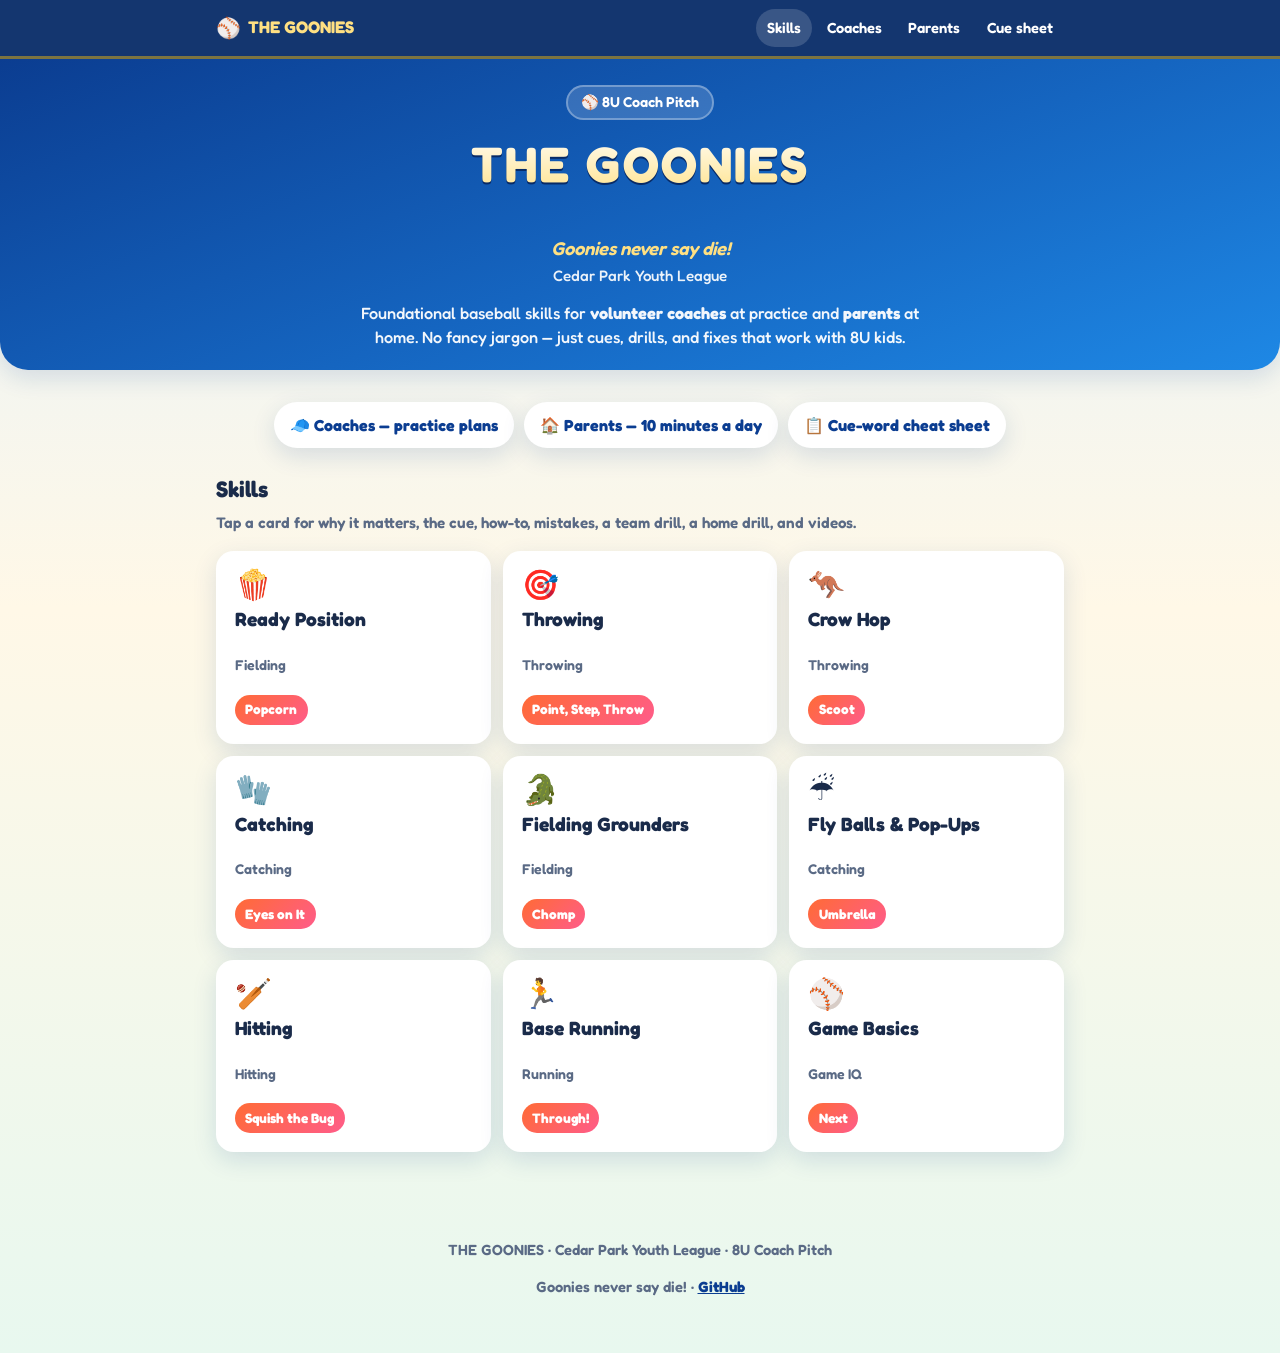
==== index.html @ 3a560a13 "Initial Goonies 8U team skills site for coaches and parents Public Pages site with skill cards (read" ====
<!DOCTYPE html>
<html lang="en">
<head>
  <meta charset="utf-8">
  <meta name="viewport" content="width=device-width, initial-scale=1, viewport-fit=cover">
  <meta name="theme-color" content="#0b3d91">
  <title>THE GOONIES · 8U Baseball Skills</title>
  <link rel="preconnect" href="https://fonts.googleapis.com">
  <link rel="preconnect" href="https://fonts.gstatic.com" crossorigin>
  <link href="https://fonts.googleapis.com/css2?family=Fredoka:wght@400;500;600;700&family=Nunito:wght@600;700;800&display=swap" rel="stylesheet">
  <link rel="stylesheet" href="assets/css/app.css">
  
</head>
<body>
<nav class="topnav" aria-label="Main">
  <div class="topnav-inner">
    <a class="brand" href="index.html"><span class="brand-mark">⚾</span> <span>THE GOONIES</span></a>
    <div class="nav-links">
      <a href="index.html">Skills</a>
      <a href="coaches.html">Coaches</a>
      <a href="parents.html">Parents</a>
      <a href="cheat-sheet.html">Cue sheet</a>
    </div>
  </div>
</nav>

<header class="hero">
  <div class="hero-badge">⚾ 8U Coach Pitch</div>
  <h1 class="hero-team">THE GOONIES</h1>
  <p class="hero-tagline">Goonies never say die!</p>
  <p class="hero-sub">Cedar Park Youth League</p>
  <p class="hero-lead">Foundational baseball skills for <strong>volunteer coaches</strong> at practice and <strong>parents</strong> at home. No fancy jargon — just cues, drills, and fixes that work with 8U kids.</p>
</header>
<main class="wrap">
  <div class="audience">
    <a class="pill" href="coaches.html">🧢 Coaches — practice plans</a>
    <a class="pill" href="parents.html">🏠 Parents — 10 minutes a day</a>
    <a class="pill" href="cheat-sheet.html">📋 Cue-word cheat sheet</a>
  </div>
  <h2 class="section-title">Skills</h2>
  <p class="section-note">Tap a card for why it matters, the cue, how-to, mistakes, a team drill, a home drill, and videos.</p>
  <div class="skill-grid">
<a class="skill-card" href="skills/ready-position.html">
  <div class="emoji">🍿</div>
  <h3>Ready Position</h3>
  <p class="meta">Fielding</p>
  <span class="cue-chip">Popcorn</span>
</a>
<a class="skill-card" href="skills/throwing.html">
  <div class="emoji">🎯</div>
  <h3>Throwing</h3>
  <p class="meta">Throwing</p>
  <span class="cue-chip">Point, Step, Throw</span>
</a>
<a class="skill-card" href="skills/crow-hop.html">
  <div class="emoji">🦘</div>
  <h3>Crow Hop</h3>
  <p class="meta">Throwing</p>
  <span class="cue-chip">Scoot</span>
</a>
<a class="skill-card" href="skills/catching.html">
  <div class="emoji">🧤</div>
  <h3>Catching</h3>
  <p class="meta">Catching</p>
  <span class="cue-chip">Eyes on It</span>
</a>
<a class="skill-card" href="skills/grounders.html">
  <div class="emoji">🐊</div>
  <h3>Fielding Grounders</h3>
  <p class="meta">Fielding</p>
  <span class="cue-chip">Chomp</span>
</a>
<a class="skill-card" href="skills/fly-balls.html">
  <div class="emoji">☔</div>
  <h3>Fly Balls & Pop-Ups</h3>
  <p class="meta">Catching</p>
  <span class="cue-chip">Umbrella</span>
</a>
<a class="skill-card" href="skills/hitting.html">
  <div class="emoji">🏏</div>
  <h3>Hitting</h3>
  <p class="meta">Hitting</p>
  <span class="cue-chip">Squish the Bug</span>
</a>
<a class="skill-card" href="skills/base-running.html">
  <div class="emoji">🏃</div>
  <h3>Base Running</h3>
  <p class="meta">Running</p>
  <span class="cue-chip">Through!</span>
</a>
<a class="skill-card" href="skills/game-basics.html">
  <div class="emoji">⚾</div>
  <h3>Game Basics</h3>
  <p class="meta">Game IQ</p>
  <span class="cue-chip">Next</span>
</a>
  </div>
</main>

<footer class="footer">
  <p>THE GOONIES · Cedar Park Youth League · 8U Coach Pitch</p>
  <p>Goonies never say die! · <a href="https://github.com/GrrHero/goonies-baseball">GitHub</a></p>
</footer>
<script src="assets/js/app.js" defer></script>
</body>
</html>
---- assets/css/app.css ----
:root {
  --navy: #0b3d91;
  --navy-deep: #072a66;
  --sky: #4fc3f7;
  --grass: #2ecc71;
  --grass-dark: #27ae60;
  --sun: #ffc107;
  --gold: #ffe082;
  --orange: #ff6b35;
  --pink: #ff5c8a;
  --purple: #7c4dff;
  --cream: #fff8e7;
  --card: #ffffff;
  --ink: #1a2b4a;
  --muted: #5a6a85;
  --line: #d7e3f4;
  --shadow: 0 8px 24px rgba(11, 61, 145, 0.14);
  --radius: 1.1rem;
  --touch: 2.75rem;
  --font: "Fredoka", "Nunito", system-ui, sans-serif;
  --max: 880px;
}

*, *::before, *::after { box-sizing: border-box; }
html { scroll-behavior: smooth; }
body {
  margin: 0;
  font-family: var(--font);
  color: var(--ink);
  background: linear-gradient(180deg, #e3f2fd 0%, #fff8e7 45%, #e8f8ef 100%);
  min-height: 100vh;
  line-height: 1.5;
  -webkit-tap-highlight-color: transparent;
}
img { max-width: 100%; display: block; }
a { color: var(--navy); }
.wrap { max-width: var(--max); margin: 0 auto; padding: 1rem 1rem 3rem; position: relative; z-index: 1; }

/* Top nav */
.topnav {
  position: sticky; top: 0; z-index: 20;
  background: rgba(7, 42, 102, 0.94);
  backdrop-filter: blur(8px);
  color: white;
  border-bottom: 3px solid rgba(255, 193, 7, 0.45);
}
.topnav-inner {
  max-width: var(--max); margin: 0 auto;
  display: flex; align-items: center; gap: 0.5rem;
  padding: 0.55rem 1rem; flex-wrap: wrap;
}
.brand {
  display: flex; align-items: center; gap: 0.45rem;
  color: white; text-decoration: none; font-weight: 700; font-size: 1.05rem;
  margin-right: auto;
}
.brand-mark { font-size: 1.25rem; }
.brand span { color: var(--gold); }
.nav-links { display: flex; gap: 0.25rem; flex-wrap: wrap; }
.nav-links a {
  color: white; text-decoration: none; font-weight: 600; font-size: 0.92rem;
  padding: 0.45rem 0.7rem; border-radius: 999px; min-height: 2.4rem;
  display: inline-flex; align-items: center;
}
.nav-links a:hover, .nav-links a[aria-current="page"] {
  background: rgba(255,255,255,0.16);
}

/* Hero */
.hero {
  text-align: center;
  padding: 1.6rem 1rem 1.25rem;
  background: linear-gradient(160deg, var(--navy) 0%, #1565c0 55%, #1e88e5 100%);
  color: white;
  border-radius: 0 0 1.75rem 1.75rem;
  box-shadow: var(--shadow);
  position: relative; z-index: 1;
}
.hero-badge {
  display: inline-block; background: rgba(255,255,255,0.16);
  border: 2px solid rgba(255,255,255,0.3);
  padding: 0.3rem 0.8rem; border-radius: 999px; font-weight: 600; font-size: 0.9rem;
}
.hero-team {
  display: block; margin-top: 0.45rem;
  font-size: clamp(2rem, 8vw, 3.1rem); font-weight: 700; letter-spacing: 0.04em;
  background: linear-gradient(180deg, #fff 0%, #ffe082 100%);
  -webkit-background-clip: text; background-clip: text; color: transparent;
  filter: drop-shadow(0 2px 0 #072a66);
}
.hero-tagline { margin: 0.35rem 0 0.15rem; color: var(--gold); font-weight: 600; font-style: italic; font-size: 1.15rem; }
.hero-sub { margin: 0; opacity: 0.92; font-weight: 500; font-size: 0.95rem; }
.hero-lead { margin: 0.85rem auto 0; max-width: 36rem; font-weight: 500; font-size: 1.02rem; opacity: 0.95; }

/* Audience pills */
.audience {
  display: flex; gap: 0.6rem; justify-content: center; flex-wrap: wrap;
  margin: 1rem 0 0.25rem;
}
.pill {
  display: inline-flex; align-items: center; gap: 0.4rem;
  background: white; color: var(--navy); text-decoration: none;
  font-weight: 700; padding: 0.7rem 1rem; border-radius: 999px;
  box-shadow: var(--shadow); min-height: var(--touch);
}
.pill:active { transform: scale(0.98); }

/* Sections */
.section-title { margin: 1.5rem 0 0.75rem; font-size: 1.4rem; font-weight: 700; }
.section-note { margin: -0.35rem 0 1rem; color: var(--muted); font-weight: 600; font-size: 0.95rem; }

/* Skill grid */
.skill-grid {
  display: grid; grid-template-columns: 1fr; gap: 0.75rem;
}
@media (min-width: 560px) {
  .skill-grid { grid-template-columns: 1fr 1fr; }
}
@media (min-width: 820px) {
  .skill-grid { grid-template-columns: 1fr 1fr 1fr; }
}
.skill-card {
  display: flex; flex-direction: column; gap: 0.35rem;
  background: white; border-radius: var(--radius); padding: 1rem;
  box-shadow: var(--shadow); text-decoration: none; color: inherit;
  border: 3px solid transparent; min-height: 7.5rem;
}
.skill-card:hover { border-color: var(--sky); }
.skill-card:active { transform: scale(0.99); }
.skill-card .emoji { font-size: 1.85rem; line-height: 1; }
.skill-card h3 { margin: 0; font-size: 1.2rem; }
.skill-card .meta { color: var(--muted); font-weight: 600; font-size: 0.88rem; }
.cue-chip {
  align-self: flex-start; margin-top: auto;
  background: linear-gradient(135deg, var(--orange), var(--pink));
  color: white; font-weight: 700; font-size: 0.85rem;
  padding: 0.3rem 0.65rem; border-radius: 999px;
}

/* Content cards */
.card {
  background: white; border-radius: var(--radius); padding: 1.1rem 1.15rem;
  box-shadow: var(--shadow); margin: 0.85rem 0;
}
.card h2, .card h3 { margin: 0 0 0.5rem; }
.card h2 { font-size: 1.35rem; }
.card h3 { font-size: 1.15rem; }
.muted { color: var(--muted); font-weight: 600; }

.cue-banner {
  display: flex; align-items: center; gap: 0.75rem; flex-wrap: wrap;
  background: linear-gradient(135deg, #fff3e0, #fce4ec);
  border-radius: var(--radius); padding: 0.9rem 1rem; margin: 1rem 0;
  border-left: 6px solid var(--orange);
}
.cue-banner .big {
  background: linear-gradient(135deg, var(--orange), var(--pink));
  color: white; font-weight: 700; font-size: 1.25rem;
  padding: 0.45rem 0.85rem; border-radius: 999px;
}

.steps { margin: 0.5rem 0 0; padding: 0; list-style: none; counter-reset: step; }
.steps li {
  position: relative; padding: 0.55rem 0.55rem 0.55rem 2.55rem;
  margin: 0.35rem 0; background: var(--cream); border-radius: 0.85rem;
  font-weight: 600; counter-increment: step;
}
.steps li::before {
  content: counter(step); position: absolute; left: 0.4rem; top: 50%;
  transform: translateY(-50%); width: 1.65rem; height: 1.65rem;
  background: var(--navy); color: white; border-radius: 50%;
  display: flex; align-items: center; justify-content: center; font-size: 0.9rem;
}

.mistake {
  display: grid; gap: 0.35rem; padding: 0.75rem 0.85rem; margin: 0.45rem 0;
  background: #fff5f5; border-radius: 0.85rem; border-left: 5px solid #e53935;
}
.mistake .bad { font-weight: 700; color: #b71c1c; }
.mistake .fix { font-weight: 600; color: var(--ink); }
.mistake .fix::before { content: "Fix: "; color: var(--grass-dark); }

.drill-box {
  background: #e8f5e9; border-radius: 0.85rem; padding: 0.85rem 0.95rem;
  border-left: 5px solid var(--grass);
  margin: 0.5rem 0;
}
.drill-box.home { background: #e3f2fd; border-left-color: var(--navy); }
.drill-box .lbl {
  display: block; font-size: 0.75rem; text-transform: uppercase;
  letter-spacing: 0.06em; color: var(--muted); font-weight: 700; margin-bottom: 0.2rem;
}
.level-box {
  background: #f3e5f5; border-radius: 0.85rem; padding: 0.85rem 0.95rem;
  border-left: 5px solid var(--purple); margin: 0.5rem 0; font-weight: 600;
}

.videos { display: flex; flex-direction: column; gap: 0.7rem; }
@media (min-width: 640px) { .videos { display: grid; grid-template-columns: 1fr 1fr; } }
.video-card {
  display: flex; gap: 0.75rem; align-items: center;
  background: white; border-radius: var(--radius); overflow: hidden;
  box-shadow: var(--shadow); text-decoration: none; color: inherit;
  border: 3px solid transparent; min-height: 5rem;
}
.video-card:hover { border-color: var(--pink); }
.video-thumb { width: 42%; max-width: 160px; aspect-ratio: 16/9; object-fit: cover; background: #263238; flex-shrink: 0; }
.video-info { padding: 0.5rem 0.65rem 0.5rem 0; }
.video-info strong { display: block; font-size: 0.98rem; line-height: 1.25; }
.video-info .ch { display: block; margin-top: 0.2rem; color: var(--muted); font-weight: 600; font-size: 0.82rem; }
.video-info .yt {
  display: inline-block; margin-top: 0.35rem; background: #ffebee; color: #c62828;
  font-weight: 700; font-size: 0.75rem; padding: 0.15rem 0.5rem; border-radius: 999px;
}

.back-link {
  display: inline-flex; align-items: center; gap: 0.35rem;
  font-weight: 700; text-decoration: none; color: var(--navy);
  margin: 0.5rem 0 0.25rem; min-height: 2.5rem;
}

.plan-table { width: 100%; border-collapse: collapse; font-weight: 600; font-size: 0.95rem; }
.plan-table th, .plan-table td {
  border: 1px solid var(--line); padding: 0.55rem 0.65rem; text-align: left; vertical-align: top;
}
.plan-table th { background: #e3f2fd; }

.checklist { margin: 0.4rem 0; padding-left: 1.2rem; font-weight: 600; }
.checklist li { margin: 0.35rem 0; }

.footer {
  text-align: center; padding: 1.5rem 1rem 2.5rem; color: var(--muted);
  font-weight: 600; font-size: 0.92rem; position: relative; z-index: 1;
}
.footer a { color: var(--navy); font-weight: 700; }

/* Cheat sheet / print */
.cheat-grid {
  display: grid; grid-template-columns: 1fr 1fr; gap: 0.55rem;
}
@media (min-width: 700px) { .cheat-grid { grid-template-columns: 1fr 1fr 1fr; } }
.cheat-item {
  background: white; border: 2px solid var(--line); border-radius: 0.85rem;
  padding: 0.7rem 0.75rem;
}
.cheat-item .c {
  display: inline-block; background: linear-gradient(135deg, var(--orange), var(--pink));
  color: white; font-weight: 700; padding: 0.2rem 0.55rem; border-radius: 999px;
  font-size: 0.95rem; margin-bottom: 0.25rem;
}
.cheat-item .n { font-weight: 700; }
.cheat-item .w { color: var(--muted); font-size: 0.85rem; font-weight: 600; }

.print-bar {
  display: flex; gap: 0.5rem; flex-wrap: wrap; margin: 0.75rem 0 1rem;
}
.btn {
  appearance: none; border: none; cursor: pointer; font-family: inherit;
  background: var(--navy); color: white; font-weight: 700;
  padding: 0.7rem 1.1rem; border-radius: 999px; min-height: var(--touch);
  text-decoration: none; display: inline-flex; align-items: center;
}
.btn.secondary { background: white; color: var(--navy); border: 2px solid var(--navy); }

@media print {
  body { background: white; }
  .topnav, .hero, .print-bar, .footer, .nav-links, .audience, .back-link { display: none !important; }
  .wrap { max-width: none; padding: 0; }
  .cheat-item { break-inside: avoid; box-shadow: none; }
  .card { box-shadow: none; border: 1px solid #ccc; }
  a[href]::after { content: ""; }
  .print-only-title { display: block !important; text-align: center; margin-bottom: 0.75rem; }
}
.print-only-title { display: none; }
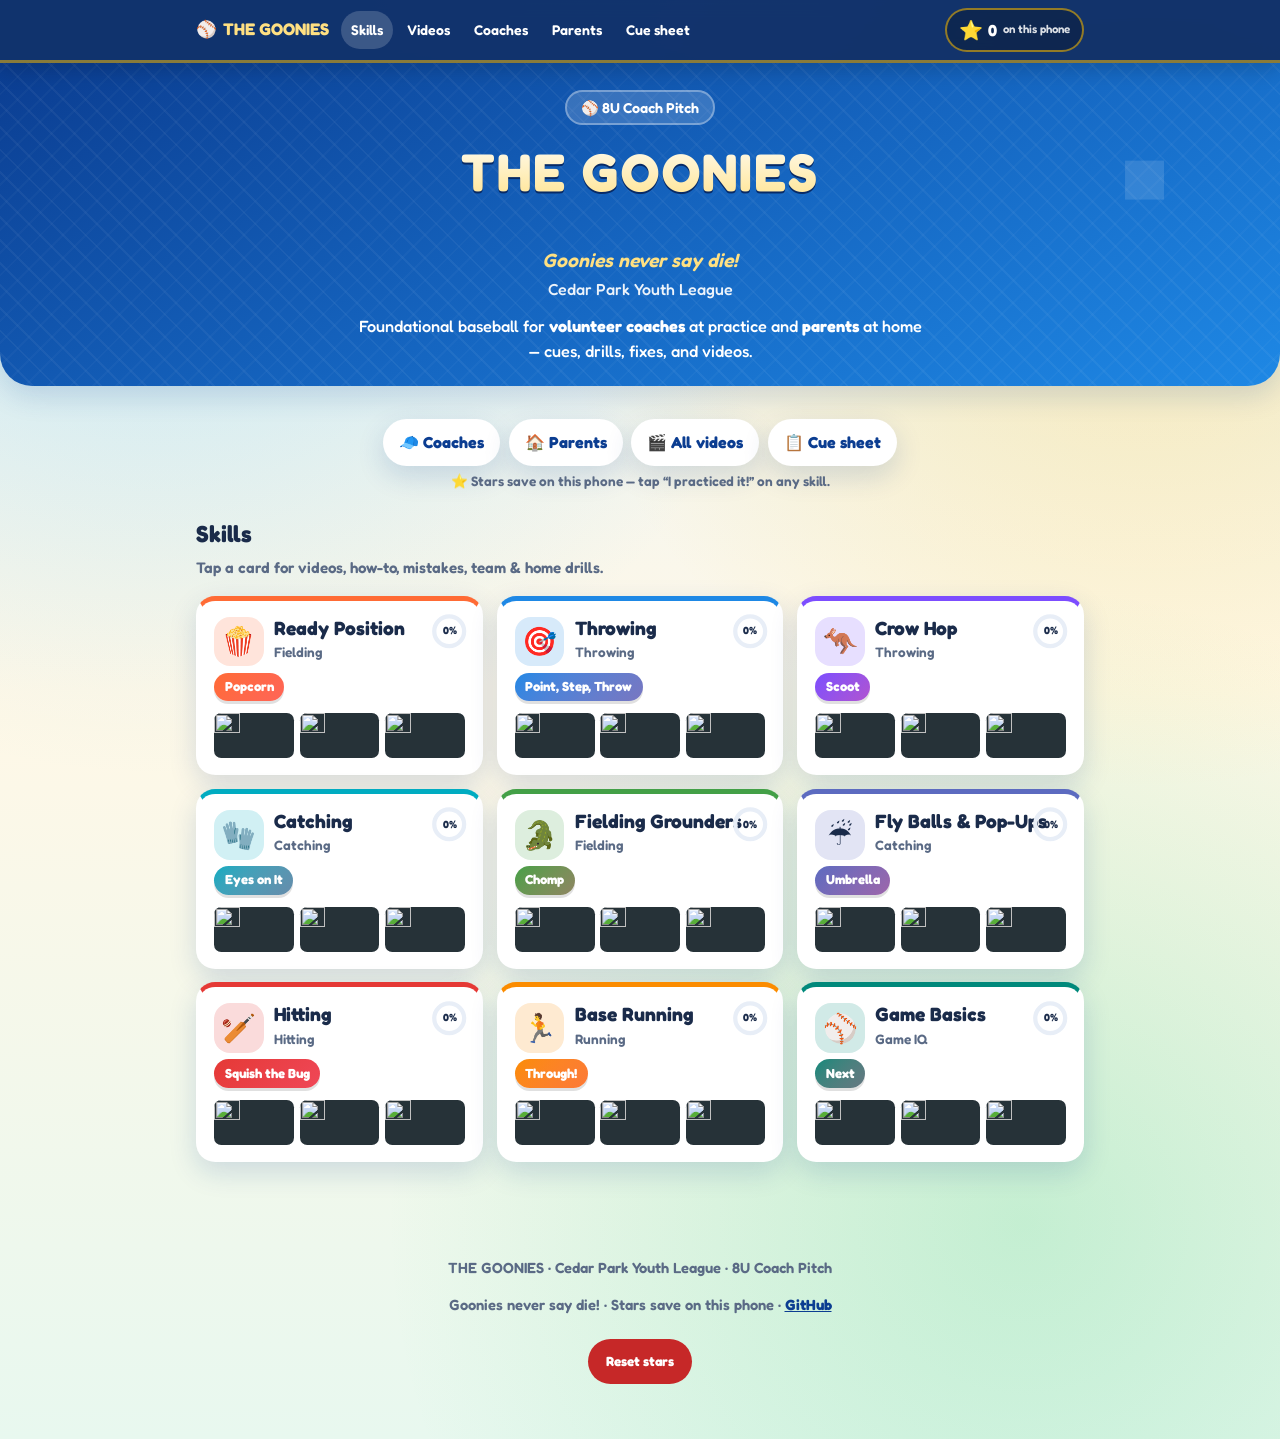
==== commit c52aaef8: "Upgrade visuals, video library, and progress stars Add 30+ oEmbed-verified youth baseball videos (2–" ====
--- a/index.html
+++ b/index.html
@@ -9,17 +9,22 @@
   <link rel="preconnect" href="https://fonts.gstatic.com" crossorigin>
   <link href="https://fonts.googleapis.com/css2?family=Fredoka:wght@400;500;600;700&family=Nunito:wght@600;700;800&display=swap" rel="stylesheet">
   <link rel="stylesheet" href="assets/css/app.css">
-  
 </head>
 <body>
 <nav class="topnav" aria-label="Main">
   <div class="topnav-inner">
-    <a class="brand" href="index.html"><span class="brand-mark">⚾</span> <span>THE GOONIES</span></a>
+    <a class="brand" href="index.html"><span>⚾</span> <span>THE GOONIES</span></a>
     <div class="nav-links">
       <a href="index.html">Skills</a>
+      <a href="videos.html">Videos</a>
       <a href="coaches.html">Coaches</a>
       <a href="parents.html">Parents</a>
       <a href="cheat-sheet.html">Cue sheet</a>
+    </div>
+    <div class="star-bank" title="Stars earned on this device">
+      <span class="ico">⭐</span>
+      <span data-star-count>0</span>
+      <span class="hint">on this phone</span>
     </div>
   </div>
 </nav>
@@ -29,77 +34,126 @@
   <h1 class="hero-team">THE GOONIES</h1>
   <p class="hero-tagline">Goonies never say die!</p>
   <p class="hero-sub">Cedar Park Youth League</p>
-  <p class="hero-lead">Foundational baseball skills for <strong>volunteer coaches</strong> at practice and <strong>parents</strong> at home. No fancy jargon — just cues, drills, and fixes that work with 8U kids.</p>
+  <p class="hero-lead">Foundational baseball for <strong>volunteer coaches</strong> at practice and <strong>parents</strong> at home — cues, drills, fixes, and videos.</p>
 </header>
 <main class="wrap">
   <div class="audience">
-    <a class="pill" href="coaches.html">🧢 Coaches — practice plans</a>
-    <a class="pill" href="parents.html">🏠 Parents — 10 minutes a day</a>
-    <a class="pill" href="cheat-sheet.html">📋 Cue-word cheat sheet</a>
+    <a class="pill" href="coaches.html">🧢 Coaches</a>
+    <a class="pill" href="parents.html">🏠 Parents</a>
+    <a class="pill" href="videos.html">🎬 All videos</a>
+    <a class="pill" href="cheat-sheet.html">📋 Cue sheet</a>
   </div>
+  <p class="save-note">⭐ Stars save on this phone — tap “I practiced it!” on any skill.</p>
   <h2 class="section-title">Skills</h2>
-  <p class="section-note">Tap a card for why it matters, the cue, how-to, mistakes, a team drill, a home drill, and videos.</p>
+  <p class="section-note">Tap a card for videos, how-to, mistakes, team &amp; home drills.</p>
   <div class="skill-grid">
-<a class="skill-card" href="skills/ready-position.html">
-  <div class="emoji">🍿</div>
-  <h3>Ready Position</h3>
-  <p class="meta">Fielding</p>
+<a class="skill-card" href="skills/ready-position.html" style="--accent:#ff6b35">
+  <div class="progress-ring" data-skill-progress="ready-position" data-accent="#ff6b35"></div>
+  <div class="skill-card-top">
+    <div class="skill-emoji">🍿</div>
+    <div>
+      <h3>Ready Position</h3>
+      <p class="meta">Fielding</p>
+    </div>
+  </div>
   <span class="cue-chip">Popcorn</span>
-</a>
-<a class="skill-card" href="skills/throwing.html">
-  <div class="emoji">🎯</div>
-  <h3>Throwing</h3>
-  <p class="meta">Throwing</p>
+  <div class="thumb-strip"><img src="https://img.youtube.com/vi/OlI5Vs8kIrU/hqdefault.jpg" alt=""><img src="https://img.youtube.com/vi/EZtJ9JNPE2k/hqdefault.jpg" alt=""><img src="https://img.youtube.com/vi/L4lO3t1YHxs/hqdefault.jpg" alt=""></div>
+</a><a class="skill-card" href="skills/throwing.html" style="--accent:#1e88e5">
+  <div class="progress-ring" data-skill-progress="throwing" data-accent="#1e88e5"></div>
+  <div class="skill-card-top">
+    <div class="skill-emoji">🎯</div>
+    <div>
+      <h3>Throwing</h3>
+      <p class="meta">Throwing</p>
+    </div>
+  </div>
   <span class="cue-chip">Point, Step, Throw</span>
-</a>
-<a class="skill-card" href="skills/crow-hop.html">
-  <div class="emoji">🦘</div>
-  <h3>Crow Hop</h3>
-  <p class="meta">Throwing</p>
+  <div class="thumb-strip"><img src="https://img.youtube.com/vi/o3Qz0LtQZ_I/hqdefault.jpg" alt=""><img src="https://img.youtube.com/vi/LtzwCrthlTY/hqdefault.jpg" alt=""><img src="https://img.youtube.com/vi/R0A_qFdt5jY/hqdefault.jpg" alt=""></div>
+</a><a class="skill-card" href="skills/crow-hop.html" style="--accent:#7c4dff">
+  <div class="progress-ring" data-skill-progress="crow-hop" data-accent="#7c4dff"></div>
+  <div class="skill-card-top">
+    <div class="skill-emoji">🦘</div>
+    <div>
+      <h3>Crow Hop</h3>
+      <p class="meta">Throwing</p>
+    </div>
+  </div>
   <span class="cue-chip">Scoot</span>
-</a>
-<a class="skill-card" href="skills/catching.html">
-  <div class="emoji">🧤</div>
-  <h3>Catching</h3>
-  <p class="meta">Catching</p>
+  <div class="thumb-strip"><img src="https://img.youtube.com/vi/98nYdcKaSsM/hqdefault.jpg" alt=""><img src="https://img.youtube.com/vi/PfmEL02N0ns/hqdefault.jpg" alt=""><img src="https://img.youtube.com/vi/1n7reOeGCvg/hqdefault.jpg" alt=""></div>
+</a><a class="skill-card" href="skills/catching.html" style="--accent:#00acc1">
+  <div class="progress-ring" data-skill-progress="catching" data-accent="#00acc1"></div>
+  <div class="skill-card-top">
+    <div class="skill-emoji">🧤</div>
+    <div>
+      <h3>Catching</h3>
+      <p class="meta">Catching</p>
+    </div>
+  </div>
   <span class="cue-chip">Eyes on It</span>
-</a>
-<a class="skill-card" href="skills/grounders.html">
-  <div class="emoji">🐊</div>
-  <h3>Fielding Grounders</h3>
-  <p class="meta">Fielding</p>
+  <div class="thumb-strip"><img src="https://img.youtube.com/vi/6T5WWG1E8WM/hqdefault.jpg" alt=""><img src="https://img.youtube.com/vi/2mRuWPJS64E/hqdefault.jpg" alt=""><img src="https://img.youtube.com/vi/AeJ3RvgTgvM/hqdefault.jpg" alt=""></div>
+</a><a class="skill-card" href="skills/grounders.html" style="--accent:#43a047">
+  <div class="progress-ring" data-skill-progress="grounders" data-accent="#43a047"></div>
+  <div class="skill-card-top">
+    <div class="skill-emoji">🐊</div>
+    <div>
+      <h3>Fielding Grounders</h3>
+      <p class="meta">Fielding</p>
+    </div>
+  </div>
   <span class="cue-chip">Chomp</span>
-</a>
-<a class="skill-card" href="skills/fly-balls.html">
-  <div class="emoji">☔</div>
-  <h3>Fly Balls & Pop-Ups</h3>
-  <p class="meta">Catching</p>
+  <div class="thumb-strip"><img src="https://img.youtube.com/vi/jzilP9aE10Y/hqdefault.jpg" alt=""><img src="https://img.youtube.com/vi/EGMSjpFMMkQ/hqdefault.jpg" alt=""><img src="https://img.youtube.com/vi/X9C52lE4M6Y/hqdefault.jpg" alt=""></div>
+</a><a class="skill-card" href="skills/fly-balls.html" style="--accent:#5c6bc0">
+  <div class="progress-ring" data-skill-progress="fly-balls" data-accent="#5c6bc0"></div>
+  <div class="skill-card-top">
+    <div class="skill-emoji">☔</div>
+    <div>
+      <h3>Fly Balls &amp; Pop-Ups</h3>
+      <p class="meta">Catching</p>
+    </div>
+  </div>
   <span class="cue-chip">Umbrella</span>
-</a>
-<a class="skill-card" href="skills/hitting.html">
-  <div class="emoji">🏏</div>
-  <h3>Hitting</h3>
-  <p class="meta">Hitting</p>
+  <div class="thumb-strip"><img src="https://img.youtube.com/vi/_QC-pBhoZWg/hqdefault.jpg" alt=""><img src="https://img.youtube.com/vi/e_8zNKXz_FQ/hqdefault.jpg" alt=""><img src="https://img.youtube.com/vi/Oj2YyOHslls/hqdefault.jpg" alt=""></div>
+</a><a class="skill-card" href="skills/hitting.html" style="--accent:#e53935">
+  <div class="progress-ring" data-skill-progress="hitting" data-accent="#e53935"></div>
+  <div class="skill-card-top">
+    <div class="skill-emoji">🏏</div>
+    <div>
+      <h3>Hitting</h3>
+      <p class="meta">Hitting</p>
+    </div>
+  </div>
   <span class="cue-chip">Squish the Bug</span>
-</a>
-<a class="skill-card" href="skills/base-running.html">
-  <div class="emoji">🏃</div>
-  <h3>Base Running</h3>
-  <p class="meta">Running</p>
+  <div class="thumb-strip"><img src="https://img.youtube.com/vi/SNSq-L729qI/hqdefault.jpg" alt=""><img src="https://img.youtube.com/vi/xa2iJR4UpcY/hqdefault.jpg" alt=""><img src="https://img.youtube.com/vi/rV3EQ5tHcNE/hqdefault.jpg" alt=""></div>
+</a><a class="skill-card" href="skills/base-running.html" style="--accent:#fb8c00">
+  <div class="progress-ring" data-skill-progress="base-running" data-accent="#fb8c00"></div>
+  <div class="skill-card-top">
+    <div class="skill-emoji">🏃</div>
+    <div>
+      <h3>Base Running</h3>
+      <p class="meta">Running</p>
+    </div>
+  </div>
   <span class="cue-chip">Through!</span>
-</a>
-<a class="skill-card" href="skills/game-basics.html">
-  <div class="emoji">⚾</div>
-  <h3>Game Basics</h3>
-  <p class="meta">Game IQ</p>
+  <div class="thumb-strip"><img src="https://img.youtube.com/vi/b0xQ3p4L6sU/hqdefault.jpg" alt=""><img src="https://img.youtube.com/vi/BQW1NXp0BZ8/hqdefault.jpg" alt=""><img src="https://img.youtube.com/vi/EpIIF9tPdrs/hqdefault.jpg" alt=""></div>
+</a><a class="skill-card" href="skills/game-basics.html" style="--accent:#00897b">
+  <div class="progress-ring" data-skill-progress="game-basics" data-accent="#00897b"></div>
+  <div class="skill-card-top">
+    <div class="skill-emoji">⚾</div>
+    <div>
+      <h3>Game Basics</h3>
+      <p class="meta">Game IQ</p>
+    </div>
+  </div>
   <span class="cue-chip">Next</span>
+  <div class="thumb-strip"><img src="https://img.youtube.com/vi/H8ccXY0SIIM/hqdefault.jpg" alt=""><img src="https://img.youtube.com/vi/F4XD1EK_vX4/hqdefault.jpg" alt=""><img src="https://img.youtube.com/vi/B6iAY7jzw70/hqdefault.jpg" alt=""></div>
 </a>
   </div>
 </main>
 
 <footer class="footer">
   <p>THE GOONIES · Cedar Park Youth League · 8U Coach Pitch</p>
-  <p>Goonies never say die! · <a href="https://github.com/GrrHero/goonies-baseball">GitHub</a></p>
+  <p>Goonies never say die! · Stars save on this phone · <a href="https://github.com/GrrHero/goonies-baseball">GitHub</a></p>
+  <p><button type="button" class="btn danger" data-reset-stars style="margin-top:.5rem">Reset stars</button></p>
 </footer>
 <script src="assets/js/app.js" defer></script>
 </body>
--- a/assets/css/app.css
+++ b/assets/css/app.css
@@ -3,272 +3,346 @@
   --navy-deep: #072a66;
   --sky: #4fc3f7;
   --grass: #2ecc71;
-  --grass-dark: #27ae60;
   --sun: #ffc107;
   --gold: #ffe082;
   --orange: #ff6b35;
   --pink: #ff5c8a;
-  --purple: #7c4dff;
   --cream: #fff8e7;
-  --card: #ffffff;
   --ink: #1a2b4a;
   --muted: #5a6a85;
   --line: #d7e3f4;
-  --shadow: 0 8px 24px rgba(11, 61, 145, 0.14);
-  --radius: 1.1rem;
-  --touch: 2.75rem;
+  --shadow: 0 10px 28px rgba(11, 61, 145, 0.16);
+  --radius: 1.2rem;
+  --touch: 2.85rem;
   --font: "Fredoka", "Nunito", system-ui, sans-serif;
-  --max: 880px;
-}
-
+  --max: 920px;
+}
 *, *::before, *::after { box-sizing: border-box; }
 html { scroll-behavior: smooth; }
 body {
-  margin: 0;
-  font-family: var(--font);
-  color: var(--ink);
-  background: linear-gradient(180deg, #e3f2fd 0%, #fff8e7 45%, #e8f8ef 100%);
-  min-height: 100vh;
-  line-height: 1.5;
-  -webkit-tap-highlight-color: transparent;
+  margin: 0; font-family: var(--font); color: var(--ink);
+  background:
+    radial-gradient(circle at 12% 8%, rgba(79,195,247,.28), transparent 38%),
+    radial-gradient(circle at 90% 12%, rgba(255,193,7,.28), transparent 36%),
+    radial-gradient(circle at 80% 85%, rgba(46,204,113,.22), transparent 40%),
+    linear-gradient(180deg, #e3f2fd 0%, #fff8e7 48%, #e8f8ef 100%);
+  min-height: 100vh; line-height: 1.5; -webkit-tap-highlight-color: transparent;
 }
 img { max-width: 100%; display: block; }
 a { color: var(--navy); }
-.wrap { max-width: var(--max); margin: 0 auto; padding: 1rem 1rem 3rem; position: relative; z-index: 1; }
-
-/* Top nav */
+.wrap { max-width: var(--max); margin: 0 auto; padding: 1rem 1rem 3.5rem; position: relative; z-index: 1; }
+
+/* Sticky nav */
 .topnav {
-  position: sticky; top: 0; z-index: 20;
-  background: rgba(7, 42, 102, 0.94);
-  backdrop-filter: blur(8px);
-  color: white;
-  border-bottom: 3px solid rgba(255, 193, 7, 0.45);
+  position: sticky; top: 0; z-index: 40;
+  background: rgba(7, 42, 102, 0.95); backdrop-filter: blur(10px);
+  color: #fff; border-bottom: 3px solid rgba(255,193,7,.5);
+  box-shadow: 0 6px 20px rgba(0,0,0,.18);
 }
 .topnav-inner {
   max-width: var(--max); margin: 0 auto;
-  display: flex; align-items: center; gap: 0.5rem;
-  padding: 0.55rem 1rem; flex-wrap: wrap;
+  display: flex; align-items: center; gap: .45rem;
+  padding: .5rem 1rem; flex-wrap: wrap;
 }
 .brand {
-  display: flex; align-items: center; gap: 0.45rem;
-  color: white; text-decoration: none; font-weight: 700; font-size: 1.05rem;
-  margin-right: auto;
-}
-.brand-mark { font-size: 1.25rem; }
+  display: flex; align-items: center; gap: .4rem;
+  color: #fff; text-decoration: none; font-weight: 700; font-size: 1.05rem;
+  margin-right: .25rem;
+}
 .brand span { color: var(--gold); }
-.nav-links { display: flex; gap: 0.25rem; flex-wrap: wrap; }
+.nav-links { display: flex; gap: .2rem; flex-wrap: wrap; }
 .nav-links a {
-  color: white; text-decoration: none; font-weight: 600; font-size: 0.92rem;
-  padding: 0.45rem 0.7rem; border-radius: 999px; min-height: 2.4rem;
+  color: #fff; text-decoration: none; font-weight: 600; font-size: .88rem;
+  padding: .42rem .65rem; border-radius: 999px; min-height: 2.35rem;
   display: inline-flex; align-items: center;
 }
-.nav-links a:hover, .nav-links a[aria-current="page"] {
-  background: rgba(255,255,255,0.16);
-}
-
-/* Hero */
+.nav-links a:hover, .nav-links a[aria-current="page"] { background: rgba(255,255,255,.18); }
+.star-bank {
+  display: inline-flex; align-items: center; gap: .35rem;
+  margin-left: auto; background: rgba(0,0,0,.25);
+  border: 2px solid rgba(255,193,7,.55); border-radius: 999px;
+  padding: .35rem .75rem; font-weight: 700; font-size: 1rem;
+}
+.star-bank .ico { font-size: 1.2rem; }
+.star-bank .hint { font-size: .72rem; font-weight: 600; opacity: .85; display: none; }
+@media (min-width: 700px) { .star-bank .hint { display: inline; } }
+
+/* Hero with diamond motif */
 .hero {
-  text-align: center;
-  padding: 1.6rem 1rem 1.25rem;
-  background: linear-gradient(160deg, var(--navy) 0%, #1565c0 55%, #1e88e5 100%);
-  color: white;
-  border-radius: 0 0 1.75rem 1.75rem;
-  box-shadow: var(--shadow);
-  position: relative; z-index: 1;
-}
+  position: relative; overflow: hidden; text-align: center;
+  padding: 1.7rem 1rem 1.4rem;
+  background: linear-gradient(155deg, var(--navy) 0%, #1565c0 52%, #1e88e5 100%);
+  color: #fff; border-radius: 0 0 2rem 2rem; box-shadow: var(--shadow);
+}
+.hero::before {
+  content: ""; position: absolute; inset: -20% -10% auto;
+  height: 140%; opacity: .14; pointer-events: none;
+  background:
+    repeating-linear-gradient(45deg, transparent 0 14px, rgba(255,255,255,.35) 14px 16px),
+    repeating-linear-gradient(-45deg, transparent 0 14px, rgba(255,255,255,.2) 14px 16px);
+}
+.hero::after {
+  content: "◆"; position: absolute; right: 8%; top: 18%;
+  font-size: 4.5rem; opacity: .12; transform: rotate(45deg); pointer-events: none;
+}
+.hero > * { position: relative; z-index: 1; }
 .hero-badge {
-  display: inline-block; background: rgba(255,255,255,0.16);
-  border: 2px solid rgba(255,255,255,0.3);
-  padding: 0.3rem 0.8rem; border-radius: 999px; font-weight: 600; font-size: 0.9rem;
+  display: inline-block; background: rgba(255,255,255,.16);
+  border: 2px solid rgba(255,255,255,.32);
+  padding: .3rem .85rem; border-radius: 999px; font-weight: 600; font-size: .9rem;
 }
 .hero-team {
-  display: block; margin-top: 0.45rem;
-  font-size: clamp(2rem, 8vw, 3.1rem); font-weight: 700; letter-spacing: 0.04em;
+  display: block; margin-top: .4rem;
+  font-size: clamp(2.1rem, 8.5vw, 3.3rem); font-weight: 700; letter-spacing: .04em;
   background: linear-gradient(180deg, #fff 0%, #ffe082 100%);
   -webkit-background-clip: text; background-clip: text; color: transparent;
   filter: drop-shadow(0 2px 0 #072a66);
 }
-.hero-tagline { margin: 0.35rem 0 0.15rem; color: var(--gold); font-weight: 600; font-style: italic; font-size: 1.15rem; }
-.hero-sub { margin: 0; opacity: 0.92; font-weight: 500; font-size: 0.95rem; }
-.hero-lead { margin: 0.85rem auto 0; max-width: 36rem; font-weight: 500; font-size: 1.02rem; opacity: 0.95; }
-
-/* Audience pills */
-.audience {
-  display: flex; gap: 0.6rem; justify-content: center; flex-wrap: wrap;
-  margin: 1rem 0 0.25rem;
-}
+.hero-tagline { margin: .35rem 0 .1rem; color: var(--gold); font-weight: 600; font-style: italic; font-size: 1.2rem; }
+.hero-sub { margin: 0; opacity: .92; font-weight: 500; }
+.hero-lead { margin: .85rem auto 0; max-width: 36rem; font-weight: 500; font-size: 1.02rem; }
+
+.audience { display: flex; gap: .55rem; justify-content: center; flex-wrap: wrap; margin: 1.1rem 0 .2rem; }
 .pill {
-  display: inline-flex; align-items: center; gap: 0.4rem;
-  background: white; color: var(--navy); text-decoration: none;
-  font-weight: 700; padding: 0.7rem 1rem; border-radius: 999px;
+  display: inline-flex; align-items: center; gap: .4rem;
+  background: #fff; color: var(--navy); text-decoration: none;
+  font-weight: 700; padding: .7rem 1rem; border-radius: 999px;
   box-shadow: var(--shadow); min-height: var(--touch);
 }
-.pill:active { transform: scale(0.98); }
-
-/* Sections */
-.section-title { margin: 1.5rem 0 0.75rem; font-size: 1.4rem; font-weight: 700; }
-.section-note { margin: -0.35rem 0 1rem; color: var(--muted); font-weight: 600; font-size: 0.95rem; }
+.section-title { margin: 1.5rem 0 .4rem; font-size: 1.45rem; font-weight: 700; }
+.section-note { margin: 0 0 1rem; color: var(--muted); font-weight: 600; font-size: .95rem; }
+.save-note { margin: .35rem 0 0; font-size: .85rem; color: var(--muted); font-weight: 600; text-align: center; }
 
 /* Skill grid */
-.skill-grid {
-  display: grid; grid-template-columns: 1fr; gap: 0.75rem;
-}
-@media (min-width: 560px) {
-  .skill-grid { grid-template-columns: 1fr 1fr; }
-}
-@media (min-width: 820px) {
-  .skill-grid { grid-template-columns: 1fr 1fr 1fr; }
-}
+.skill-grid { display: grid; grid-template-columns: 1fr; gap: .85rem; }
+@media (min-width: 560px) { .skill-grid { grid-template-columns: 1fr 1fr; } }
+@media (min-width: 860px) { .skill-grid { grid-template-columns: 1fr 1fr 1fr; } }
+
 .skill-card {
-  display: flex; flex-direction: column; gap: 0.35rem;
-  background: white; border-radius: var(--radius); padding: 1rem;
+  --accent: var(--orange);
+  display: flex; flex-direction: column; gap: .4rem;
+  background: #fff; border-radius: var(--radius); padding: 1rem .95rem .9rem;
   box-shadow: var(--shadow); text-decoration: none; color: inherit;
-  border: 3px solid transparent; min-height: 7.5rem;
-}
-.skill-card:hover { border-color: var(--sky); }
-.skill-card:active { transform: scale(0.99); }
-.skill-card .emoji { font-size: 1.85rem; line-height: 1; }
-.skill-card h3 { margin: 0; font-size: 1.2rem; }
-.skill-card .meta { color: var(--muted); font-weight: 600; font-size: 0.88rem; }
+  border: 3px solid transparent; border-top: 5px solid var(--accent);
+  position: relative; min-height: 11rem; transition: transform .12s ease, border-color .12s;
+}
+.skill-card:hover { border-color: var(--accent); transform: translateY(-2px); }
+.skill-card-top { display: flex; align-items: flex-start; gap: .65rem; }
+.skill-emoji {
+  width: 3.1rem; height: 3.1rem; border-radius: 1rem;
+  background: color-mix(in srgb, var(--accent) 18%, white);
+  display: flex; align-items: center; justify-content: center;
+  font-size: 1.75rem; flex-shrink: 0;
+}
+.skill-card h3 { margin: 0; font-size: 1.2rem; line-height: 1.2; }
+.skill-card .meta { color: var(--muted); font-weight: 600; font-size: .85rem; margin: .15rem 0 0; }
 .cue-chip {
-  align-self: flex-start; margin-top: auto;
-  background: linear-gradient(135deg, var(--orange), var(--pink));
-  color: white; font-weight: 700; font-size: 0.85rem;
-  padding: 0.3rem 0.65rem; border-radius: 999px;
-}
-
-/* Content cards */
+  align-self: flex-start;
+  background: linear-gradient(135deg, var(--accent), color-mix(in srgb, var(--accent) 60%, #ff5c8a));
+  color: #fff; font-weight: 700; font-size: .82rem;
+  padding: .28rem .65rem; border-radius: 999px; box-shadow: 0 3px 0 rgba(0,0,0,.12);
+}
+.progress-ring {
+  position: absolute; top: .7rem; right: .7rem;
+  width: 2.4rem; height: 2.4rem;
+}
+.progress-ring svg { width: 100%; height: 100%; transform: rotate(-90deg); }
+.progress-ring circle { fill: none; stroke-width: 4; }
+.progress-ring .bg { stroke: #e8eef7; }
+.progress-ring .fg { stroke: var(--accent); stroke-linecap: round; transition: stroke-dashoffset .35s ease; }
+.progress-ring .pct {
+  position: absolute; inset: 0; display: flex; align-items: center; justify-content: center;
+  font-size: .65rem; font-weight: 800; transform: none;
+}
+.thumb-strip {
+  display: flex; gap: .35rem; margin-top: .35rem; overflow: hidden;
+}
+.thumb-strip img {
+  width: 32%; aspect-ratio: 16/9; object-fit: cover; border-radius: .45rem;
+  background: #263238;
+}
+
+/* Cards / content */
 .card {
-  background: white; border-radius: var(--radius); padding: 1.1rem 1.15rem;
-  box-shadow: var(--shadow); margin: 0.85rem 0;
-}
-.card h2, .card h3 { margin: 0 0 0.5rem; }
-.card h2 { font-size: 1.35rem; }
-.card h3 { font-size: 1.15rem; }
+  background: #fff; border-radius: var(--radius); padding: 1.1rem 1.15rem;
+  box-shadow: var(--shadow); margin: .85rem 0;
+}
+.card h2 { margin: 0 0 .55rem; font-size: 1.3rem; }
 .muted { color: var(--muted); font-weight: 600; }
+.back-link {
+  display: inline-flex; align-items: center; gap: .3rem;
+  font-weight: 700; text-decoration: none; color: var(--navy);
+  margin: .4rem 0; min-height: 2.4rem;
+}
+
+.skill-hero {
+  display: flex; gap: .9rem; align-items: flex-start;
+  border-top: 6px solid var(--accent, var(--orange));
+}
+.skill-hero .big-emoji {
+  width: 4rem; height: 4rem; border-radius: 1.1rem;
+  background: color-mix(in srgb, var(--accent, var(--orange)) 18%, white);
+  display: flex; align-items: center; justify-content: center; font-size: 2.3rem; flex-shrink: 0;
+}
 
 .cue-banner {
-  display: flex; align-items: center; gap: 0.75rem; flex-wrap: wrap;
+  display: flex; align-items: center; gap: .75rem; flex-wrap: wrap;
   background: linear-gradient(135deg, #fff3e0, #fce4ec);
-  border-radius: var(--radius); padding: 0.9rem 1rem; margin: 1rem 0;
-  border-left: 6px solid var(--orange);
+  border-radius: var(--radius); padding: 1rem 1.1rem; margin: 1rem 0;
+  border-left: 7px solid var(--accent, var(--orange));
 }
 .cue-banner .big {
-  background: linear-gradient(135deg, var(--orange), var(--pink));
-  color: white; font-weight: 700; font-size: 1.25rem;
-  padding: 0.45rem 0.85rem; border-radius: 999px;
-}
-
-.steps { margin: 0.5rem 0 0; padding: 0; list-style: none; counter-reset: step; }
+  background: linear-gradient(135deg, var(--accent, var(--orange)), #ff5c8a);
+  color: #fff; font-weight: 700; font-size: clamp(1.15rem, 4vw, 1.45rem);
+  padding: .55rem 1rem; border-radius: 999px; box-shadow: 0 4px 0 rgba(0,0,0,.15);
+}
+
+/* Videos */
+.watch-title { display: flex; align-items: center; gap: .45rem; }
+.videos { display: flex; flex-direction: column; gap: .75rem; }
+@media (min-width: 640px) { .videos { display: grid; grid-template-columns: 1fr 1fr; } }
+@media (min-width: 900px) { .videos.triple { grid-template-columns: 1fr 1fr 1fr; } }
+.video-card {
+  display: block; background: #fff; border-radius: var(--radius); overflow: hidden;
+  box-shadow: var(--shadow); text-decoration: none; color: inherit;
+  border: 3px solid transparent; transition: border-color .12s, transform .12s;
+}
+.video-card:hover { border-color: var(--pink); transform: translateY(-2px); }
+.video-thumb-wrap { position: relative; background: #263238; aspect-ratio: 16/9; }
+.video-thumb-wrap img { width: 100%; height: 100%; object-fit: cover; }
+.play-btn {
+  position: absolute; left: 50%; top: 50%; transform: translate(-50%,-50%);
+  width: 3.4rem; height: 3.4rem; border-radius: 50%;
+  background: rgba(198,40,40,.92); color: #fff;
+  display: flex; align-items: center; justify-content: center;
+  font-size: 1.35rem; box-shadow: 0 6px 16px rgba(0,0,0,.35);
+  pointer-events: none;
+}
+.play-btn::before { content: "▶"; margin-left: .15rem; }
+.video-info { padding: .7rem .85rem .85rem; }
+.video-info strong { display: block; font-size: 1rem; line-height: 1.25; }
+.video-info .ch { display: block; margin-top: .25rem; color: var(--muted); font-weight: 600; font-size: .82rem; }
+
+/* Steps */
+.steps { margin: .5rem 0 0; padding: 0; list-style: none; counter-reset: step; }
 .steps li {
-  position: relative; padding: 0.55rem 0.55rem 0.55rem 2.55rem;
-  margin: 0.35rem 0; background: var(--cream); border-radius: 0.85rem;
+  position: relative; padding: .6rem .6rem .6rem 2.7rem;
+  margin: .4rem 0; background: var(--cream); border-radius: .9rem;
   font-weight: 600; counter-increment: step;
 }
 .steps li::before {
-  content: counter(step); position: absolute; left: 0.4rem; top: 50%;
-  transform: translateY(-50%); width: 1.65rem; height: 1.65rem;
-  background: var(--navy); color: white; border-radius: 50%;
-  display: flex; align-items: center; justify-content: center; font-size: 0.9rem;
-}
-
+  content: counter(step); position: absolute; left: .45rem; top: 50%;
+  transform: translateY(-50%); width: 1.75rem; height: 1.75rem;
+  background: var(--navy); color: #fff; border-radius: 50%;
+  display: flex; align-items: center; justify-content: center; font-size: .95rem; font-weight: 700;
+}
+
+/* Mistakes */
 .mistake {
-  display: grid; gap: 0.35rem; padding: 0.75rem 0.85rem; margin: 0.45rem 0;
-  background: #fff5f5; border-radius: 0.85rem; border-left: 5px solid #e53935;
-}
-.mistake .bad { font-weight: 700; color: #b71c1c; }
-.mistake .fix { font-weight: 600; color: var(--ink); }
-.mistake .fix::before { content: "Fix: "; color: var(--grass-dark); }
+  display: grid; gap: .45rem; padding: .85rem .9rem; margin: .5rem 0;
+  background: #fafafa; border-radius: .95rem; border: 2px solid var(--line);
+}
+.mistake .bad, .mistake .fix {
+  display: flex; gap: .55rem; align-items: flex-start; font-weight: 600;
+}
+.mistake .bad::before, .mistake .fix::before {
+  flex-shrink: 0; width: 1.55rem; height: 1.55rem; border-radius: 50%;
+  display: flex; align-items: center; justify-content: center;
+  font-size: .85rem; font-weight: 800; color: #fff; margin-top: .05rem;
+}
+.mistake .bad::before { content: "✕"; background: #e53935; }
+.mistake .fix::before { content: "✓"; background: #2e7d32; }
+.mistake .bad { color: #b71c1c; }
+.mistake .fix { color: var(--ink); }
 
 .drill-box {
-  background: #e8f5e9; border-radius: 0.85rem; padding: 0.85rem 0.95rem;
-  border-left: 5px solid var(--grass);
-  margin: 0.5rem 0;
+  background: #e8f5e9; border-radius: .9rem; padding: .9rem 1rem;
+  border-left: 5px solid var(--grass); margin: .5rem 0;
 }
 .drill-box.home { background: #e3f2fd; border-left-color: var(--navy); }
 .drill-box .lbl {
-  display: block; font-size: 0.75rem; text-transform: uppercase;
-  letter-spacing: 0.06em; color: var(--muted); font-weight: 700; margin-bottom: 0.2rem;
+  display: block; font-size: .72rem; text-transform: uppercase;
+  letter-spacing: .06em; color: var(--muted); font-weight: 700; margin-bottom: .2rem;
 }
 .level-box {
-  background: #f3e5f5; border-radius: 0.85rem; padding: 0.85rem 0.95rem;
-  border-left: 5px solid var(--purple); margin: 0.5rem 0; font-weight: 600;
-}
-
-.videos { display: flex; flex-direction: column; gap: 0.7rem; }
-@media (min-width: 640px) { .videos { display: grid; grid-template-columns: 1fr 1fr; } }
-.video-card {
-  display: flex; gap: 0.75rem; align-items: center;
-  background: white; border-radius: var(--radius); overflow: hidden;
-  box-shadow: var(--shadow); text-decoration: none; color: inherit;
-  border: 3px solid transparent; min-height: 5rem;
-}
-.video-card:hover { border-color: var(--pink); }
-.video-thumb { width: 42%; max-width: 160px; aspect-ratio: 16/9; object-fit: cover; background: #263238; flex-shrink: 0; }
-.video-info { padding: 0.5rem 0.65rem 0.5rem 0; }
-.video-info strong { display: block; font-size: 0.98rem; line-height: 1.25; }
-.video-info .ch { display: block; margin-top: 0.2rem; color: var(--muted); font-weight: 600; font-size: 0.82rem; }
-.video-info .yt {
-  display: inline-block; margin-top: 0.35rem; background: #ffebee; color: #c62828;
-  font-weight: 700; font-size: 0.75rem; padding: 0.15rem 0.5rem; border-radius: 999px;
-}
-
-.back-link {
-  display: inline-flex; align-items: center; gap: 0.35rem;
-  font-weight: 700; text-decoration: none; color: var(--navy);
-  margin: 0.5rem 0 0.25rem; min-height: 2.5rem;
-}
-
-.plan-table { width: 100%; border-collapse: collapse; font-weight: 600; font-size: 0.95rem; }
+  background: #f3e5f5; border-radius: .9rem; padding: .9rem 1rem;
+  border-left: 5px solid #7c4dff; margin: .5rem 0; font-weight: 600;
+}
+
+/* Progress buttons */
+.practice-row { display: flex; flex-wrap: wrap; gap: .55rem; margin-top: .85rem; }
+.did-it {
+  appearance: none; border: none; cursor: pointer; font-family: inherit;
+  display: inline-flex; align-items: center; justify-content: center; gap: .4rem;
+  min-height: var(--touch); padding: .7rem 1.15rem; border-radius: 999px;
+  background: linear-gradient(135deg, var(--grass), #27ae60); color: #fff;
+  font-size: 1.05rem; font-weight: 700; box-shadow: 0 5px 0 #1e8449;
+}
+.did-it:active { transform: translateY(2px); box-shadow: 0 3px 0 #1e8449; }
+.did-it.is-done {
+  background: linear-gradient(135deg, #ffc107, #ff9800); box-shadow: 0 5px 0 #e65100;
+}
+.did-it.home-btn { background: linear-gradient(135deg, #1e88e5, #1565c0); box-shadow: 0 5px 0 #0d47a1; }
+.did-it.home-btn.is-done { background: linear-gradient(135deg, #ffc107, #ff9800); box-shadow: 0 5px 0 #e65100; }
+.btn {
+  appearance: none; border: none; cursor: pointer; font-family: inherit;
+  background: var(--navy); color: #fff; font-weight: 700;
+  padding: .7rem 1.1rem; border-radius: 999px; min-height: var(--touch);
+  text-decoration: none; display: inline-flex; align-items: center;
+}
+.btn.secondary { background: #fff; color: var(--navy); border: 2px solid var(--navy); }
+.btn.danger { background: #c62828; }
+
+.plan-table { width: 100%; border-collapse: collapse; font-weight: 600; font-size: .95rem; }
 .plan-table th, .plan-table td {
-  border: 1px solid var(--line); padding: 0.55rem 0.65rem; text-align: left; vertical-align: top;
+  border: 1px solid var(--line); padding: .55rem .65rem; text-align: left; vertical-align: top;
 }
 .plan-table th { background: #e3f2fd; }
-
-.checklist { margin: 0.4rem 0; padding-left: 1.2rem; font-weight: 600; }
-.checklist li { margin: 0.35rem 0; }
+.checklist { margin: .4rem 0; padding-left: 1.2rem; font-weight: 600; }
+.checklist li { margin: .35rem 0; }
+
+/* Week checklist */
+.week-check { list-style: none; margin: .5rem 0 0; padding: 0; }
+.week-check li {
+  display: flex; align-items: center; gap: .65rem;
+  padding: .7rem .8rem; margin: .4rem 0; background: var(--cream);
+  border-radius: .85rem; font-weight: 700;
+}
+.week-check input {
+  width: 1.45rem; height: 1.45rem; accent-color: var(--grass); flex-shrink: 0;
+}
+
+/* Videos library */
+.library-group { margin: 1.25rem 0; }
+.library-group h2 {
+  display: flex; align-items: center; gap: .5rem;
+  margin: 0 0 .65rem; font-size: 1.25rem;
+}
+
+.cheat-grid { display: grid; grid-template-columns: 1fr 1fr; gap: .55rem; }
+@media (min-width: 700px) { .cheat-grid { grid-template-columns: 1fr 1fr 1fr; } }
+.cheat-item {
+  background: #fff; border: 2px solid var(--line); border-radius: .85rem; padding: .7rem .75rem;
+}
+.cheat-item .c {
+  display: inline-block; background: linear-gradient(135deg, var(--orange), var(--pink));
+  color: #fff; font-weight: 700; padding: .2rem .55rem; border-radius: 999px; font-size: .95rem; margin-bottom: .25rem;
+}
+.cheat-item .n { font-weight: 700; }
+.cheat-item .w { color: var(--muted); font-size: .85rem; font-weight: 600; }
+.print-bar { display: flex; gap: .5rem; flex-wrap: wrap; margin: .75rem 0 1rem; }
+.print-only-title { display: none; }
 
 .footer {
   text-align: center; padding: 1.5rem 1rem 2.5rem; color: var(--muted);
-  font-weight: 600; font-size: 0.92rem; position: relative; z-index: 1;
+  font-weight: 600; font-size: .92rem;
 }
 .footer a { color: var(--navy); font-weight: 700; }
 
-/* Cheat sheet / print */
-.cheat-grid {
-  display: grid; grid-template-columns: 1fr 1fr; gap: 0.55rem;
-}
-@media (min-width: 700px) { .cheat-grid { grid-template-columns: 1fr 1fr 1fr; } }
-.cheat-item {
-  background: white; border: 2px solid var(--line); border-radius: 0.85rem;
-  padding: 0.7rem 0.75rem;
-}
-.cheat-item .c {
-  display: inline-block; background: linear-gradient(135deg, var(--orange), var(--pink));
-  color: white; font-weight: 700; padding: 0.2rem 0.55rem; border-radius: 999px;
-  font-size: 0.95rem; margin-bottom: 0.25rem;
-}
-.cheat-item .n { font-weight: 700; }
-.cheat-item .w { color: var(--muted); font-size: 0.85rem; font-weight: 600; }
-
-.print-bar {
-  display: flex; gap: 0.5rem; flex-wrap: wrap; margin: 0.75rem 0 1rem;
-}
-.btn {
-  appearance: none; border: none; cursor: pointer; font-family: inherit;
-  background: var(--navy); color: white; font-weight: 700;
-  padding: 0.7rem 1.1rem; border-radius: 999px; min-height: var(--touch);
-  text-decoration: none; display: inline-flex; align-items: center;
-}
-.btn.secondary { background: white; color: var(--navy); border: 2px solid var(--navy); }
-
 @media print {
-  body { background: white; }
-  .topnav, .hero, .print-bar, .footer, .nav-links, .audience, .back-link { display: none !important; }
+  body { background: #fff; }
+  .topnav, .hero, .print-bar, .footer, .audience, .back-link, .did-it, .practice-row, .star-bank { display: none !important; }
   .wrap { max-width: none; padding: 0; }
-  .cheat-item { break-inside: avoid; box-shadow: none; }
-  .card { box-shadow: none; border: 1px solid #ccc; }
-  a[href]::after { content: ""; }
-  .print-only-title { display: block !important; text-align: center; margin-bottom: 0.75rem; }
-}
-.print-only-title { display: none; }
+  .cheat-item, .card { box-shadow: none; break-inside: avoid; }
+  .print-only-title { display: block !important; text-align: center; margin-bottom: .75rem; }
+}
